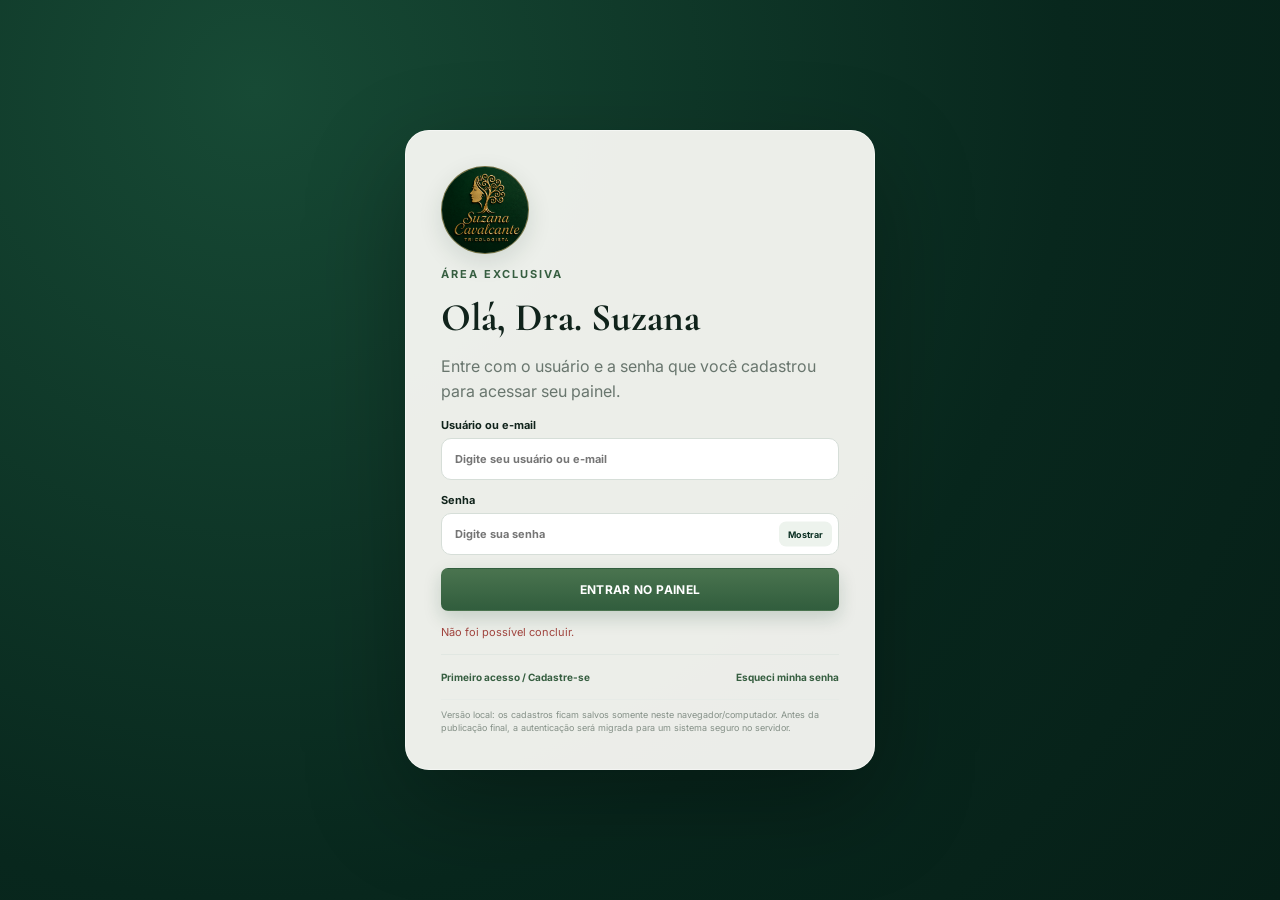
==== admin.html @ 7ca91d5c "Add files via upload" ====
<!doctype html><html lang="pt-BR"><head><meta charset="utf-8"/><meta name="viewport" content="width=device-width,initial-scale=1"/><title>Painel | Suzana Cavalcante</title><link rel="preconnect" href="https://fonts.googleapis.com"><link rel="preconnect" href="https://fonts.gstatic.com" crossorigin><link href="https://fonts.googleapis.com/css2?family=Cormorant+Garamond:wght@600;700&family=Inter:wght@400;500;600;700&display=swap" rel="stylesheet"><link rel="stylesheet" href="styles.css"/></head>
<body class="admin-body locked">
  <div class="admin-login" id="adminLogin">
    <div class="login-card premium-surface auth-card">
      <span class="brand-mark big"><img src="assets/logo-suzana.png" alt="Logo Suzana Cavalcante"></span><span class="eyebrow green">ÁREA EXCLUSIVA</span>
      <div class="auth-view active" id="loginView">
        <h1>Olá, Dra. Suzana</h1><p>Entre com o usuário e a senha que você cadastrou para acessar seu painel.</p>
        <label>Usuário ou e-mail<input id="loginUser" autocomplete="username" placeholder="Digite seu usuário ou e-mail"></label>
        <label>Senha<div class="password-field"><input id="loginPass" type="password" autocomplete="current-password" placeholder="Digite sua senha"><button type="button" class="show-pass" data-target="loginPass">Mostrar</button></div></label>
        <button class="btn btn-primary" id="loginBtn">Entrar no painel</button><p class="login-error" id="loginError"></p>
        <div class="auth-links"><button type="button" data-auth="registerView">Primeiro acesso / Cadastre-se</button><button type="button" data-auth="recoverView">Esqueci minha senha</button></div>
      </div>
      <div class="auth-view" id="registerView">
        <h1>Crie seu acesso</h1><p>Dra. Suzana, faça este cadastro uma única vez. Depois, use a opção <b>Entrar</b> sempre que voltar ao painel.</p>
        <label>Seu nome<input id="registerName" placeholder="Ex.: Suzana Cavalcante"></label>
        <label>E-mail<input id="registerEmail" type="email" placeholder="seuemail@exemplo.com"></label>
        <label>Crie um usuário<input id="registerUser" autocomplete="username" placeholder="Ex.: suzana"></label>
        <label>Crie uma senha<div class="password-field"><input id="registerPass" type="password" autocomplete="new-password" placeholder="Mínimo de 6 caracteres"><button type="button" class="show-pass" data-target="registerPass">Mostrar</button></div></label>
        <label>Confirme a senha<input id="registerPass2" type="password" autocomplete="new-password" placeholder="Digite a senha novamente"></label>
        <button class="btn btn-primary" id="registerBtn">Cadastrar meu acesso</button><p class="login-error" id="registerError"></p>
        <div class="auth-links"><button type="button" data-auth="loginView">Já tenho cadastro — Entrar</button></div>
      </div>
      <div class="auth-view" id="recoverView">
        <h1>Recuperar acesso</h1><p>Informe o e-mail cadastrado. Nesta versão local, você poderá definir uma nova senha neste computador.</p>
        <label>E-mail cadastrado<input id="recoverEmail" type="email" placeholder="seuemail@exemplo.com"></label>
        <label>Nova senha<input id="recoverPass" type="password" placeholder="Mínimo de 6 caracteres"></label>
        <button class="btn btn-primary" id="recoverBtn">Criar nova senha</button><p class="login-error" id="recoverError"></p>
        <div class="auth-links"><button type="button" data-auth="loginView">Voltar para Entrar</button></div>
      </div>
      <small class="auth-note">Versão local: os cadastros ficam salvos somente neste navegador/computador. Antes da publicação final, a autenticação será migrada para um sistema seguro no servidor.</small>
    </div>
  </div>
  <aside class="admin-sidebar" id="adminSidebar"><a class="brand" href="index.html"><span class="brand-mark"><img src="assets/logo-suzana.png" alt="Logo Suzana Cavalcante"></span><span><strong>SUZANA CAVALCANTE</strong><small>TRICOLOGISTA</small></span></a><div class="admin-welcome"><small>BEM-VINDA</small><strong>Dra. Suzana</strong><span>Seu painel de atendimento</span></div><nav><button class="active" data-tab="dashboard">Visão geral</button><button data-tab="agenda">Solicitações <span id="pendingBadge" class="notification-dot">0</span></button><button data-tab="calendar">Agenda confirmada</button><button data-tab="availability">Meus horários</button><button data-tab="content">Conteúdo do site</button><button data-tab="promo">Promoções</button><button data-tab="appearance">Aparência do site</button><button data-tab="aboutAdmin">Minha história</button><button data-tab="reviews">Avaliações <span id="reviewBadge" class="notification-dot">0</span></button><button data-tab="quick">Ferramentas do dia</button><button data-tab="settings">Configurações</button></nav><a class="btn btn-outline admin-back" href="index.html">Ver meu site</a><button class="logout-link" id="logoutBtn">Sair do painel</button></aside>
  <main class="admin-main" id="adminMain"><header class="admin-top"><div><small>PAINEL ADMINISTRATIVO</small><h1>Olá, Dra. Suzana 👋</h1><p>Aqui você controla o que aparece no site e organiza os atendimentos.</p></div><div class="admin-dot"><img src="assets/logo-suzana.png" alt="Logo Suzana Cavalcante"></div></header>
    <section class="admin-tab active" id="dashboard"><div class="admin-guide hero-guide"><div><span class="eyebrow green">COMECE POR AQUI</span><h2>O que precisa da sua atenção hoje?</h2><p>Se houver uma nova solicitação ou avaliação, ela aparecerá destacada abaixo. Você pode aprovar, recusar ou falar com a paciente pelo WhatsApp.</p></div><button class="btn btn-primary jump-tab" data-target="agenda">Ver solicitações</button></div><div class="admin-cards"><article><span>Confirmados hoje</span><strong id="todayCount">0</strong><small>Atendimentos aprovados para hoje</small></article><article><span>Próximos confirmados</span><strong id="futureCount">0</strong><small>Agenda futura já aprovada</small></article><article><span>Pedidos pendentes</span><strong id="pendingCount">0</strong><small>Aguardando sua decisão</small></article><article><span>Avaliações pendentes</span><strong id="pendingReviews">0</strong><small>Aguardando publicação</small></article></div><div class="admin-panel"><div class="panel-title"><div><span class="eyebrow green">RESUMO</span><h2>Movimentações recentes</h2></div></div><div id="bookingList" class="booking-list"></div></div></section>
    <section class="admin-tab" id="agenda"><div class="admin-panel"><div class="panel-title"><div><span class="eyebrow green">AGENDAMENTOS</span><h2>Solicitações que chegaram para você</h2></div></div><div class="admin-help personal"><strong>Dra. Suzana, faça assim:</strong><ol><li>Confira o nome, o dia e o horário solicitado.</li><li>Se você puder atender, clique em <b>“Aprovar consulta”</b>. Depois use <b>“Confirmar via WhatsApp”</b> para abrir uma mensagem pronta e acolhedora, e <b>“Adicionar ao Google Agenda”</b> para abrir o compromisso já preenchido no seu calendário.</li><li>Se não puder, clique em <b>“Recusar”</b>. Depois você pode chamar a pessoa para oferecer outro horário.</li></ol><p><b>Nesta versão local:</b> os botões já preenchem a mensagem do WhatsApp e o evento do Google Agenda. Na versão online, depois de autorizar a conta Google, a inclusão no calendário poderá acontecer automaticamente ao aprovar.</p></div><div id="agendaList" class="booking-list"></div></div></section>
    <section class="admin-tab" id="calendar"><div class="admin-panel"><div class="panel-title"><div><span class="eyebrow green">SUA AGENDA</span><h2>Atendimentos confirmados</h2></div></div><div class="admin-help personal"><strong>Dra. Suzana:</strong> aqui ficam somente os horários que você aprovou. Use <b>“Confirmar via WhatsApp”</b> para enviar a confirmação pronta. Se ainda não colocou o atendimento no calendário, clique em <b>“Adicionar ao Google Agenda”</b>.</div><div id="confirmedList" class="booking-list"></div></div></section>
    <section class="admin-tab" id="availability"><div class="admin-panel"><div class="panel-title"><div><span class="eyebrow green">DISPONIBILIDADE</span><h2>Escolha os dias e horários em que você atende</h2></div></div><div class="admin-help personal"><strong>Dra. Suzana, é bem simples:</strong> marque “Atender” nos dias em que você trabalha, escolha a hora que começa e a hora que termina e clique em <b>Salvar meus horários</b>. O site passa a mostrar somente os horários livres dentro desse período.</div><div id="availabilityEditor"></div><button class="btn btn-primary" id="saveAvailability">Salvar meus horários</button></div></section>
    <section class="admin-tab" id="content"><div class="admin-panel form-panel"><div class="panel-title"><div><span class="eyebrow green">CONTEÚDO DO SITE</span><h2>Dra. Suzana, aqui você controla o que seus pacientes leem</h2></div></div><div class="admin-help personal"><strong>Dra. Suzana, faça assim:</strong> altere somente o campo que quiser e clique em <b>Salvar conteúdo</b>. Você pode mudar os textos principais e também ligar ou desligar cada tratamento. Assim não precisa pedir alteração no código sempre que sua comunicação mudar.</div><div class="content-editor-grid"><label>Frase principal da capa<textarea id="contentHero" rows="3"></textarea></label><label>Texto de apoio da capa<textarea id="contentHeroSub" rows="5"></textarea></label><label>Título — Cuidado individualizado<textarea id="contentCareTitle" rows="4"></textarea></label><label>Texto — Cuidado individualizado<textarea id="contentCareText" rows="5"></textarea></label></div><h3>Tratamentos exibidos no site</h3><p class="muted">Desmarque “Mostrar no site” para esconder um tratamento sem apagá-lo.</p><div id="treatmentEditors"></div><button class="btn btn-primary" id="saveContent">Salvar conteúdo do site</button></div></section>
    <section class="admin-tab" id="promo"><div class="admin-panel form-panel"><div class="panel-title"><div><span class="eyebrow green">DESTAQUE DO SITE</span><h2>Promoção da semana</h2></div></div><div class="admin-help personal"><strong>Dra. Suzana:</strong> ative esta área somente quando quiser divulgar uma condição especial. Você decide se o preço aparece ou não.</div><label class="switch-row">Mostrar promoção no site <input type="checkbox" id="promoActive" checked></label><label>Título da promoção<input id="promoTitleInput" type="text" value="SOS Queda Capilar"></label><label>Descrição<textarea id="promoDescInput" rows="4">Para pacientes de primeira vez: avaliação especializada, tricoscopia, investigação das possíveis causas, orientação individualizada e planejamento inicial. São 4 encontros no total: avaliação + 3 sessões de tratamento capilar.</textarea></label><label class="switch-row">Mostrar preço para o público <input type="checkbox" id="showPrice"></label><div class="two-col"><label>Preço anterior <small>(opcional)</small><input id="oldPriceInput" type="text" placeholder="R$ 650,00"></label><label>Preço atual <small>(opcional)</small><input id="priceInput" type="text" placeholder="R$ 500,00"></label></div><button class="btn btn-primary" id="savePromo">Salvar promoção</button></div></section>
    <section class="admin-tab" id="appearance"><div class="admin-panel form-panel"><div class="panel-title"><div><span class="eyebrow green">VISUAL DO SITE</span><h2>Foto principal da capa</h2></div></div><div class="admin-help personal"><strong>Dra. Suzana:</strong> esta é a foto grande que aparece logo no começo do site. Para ficar bonita, use uma foto em pé, bem iluminada e com espaço ao redor do corpo.</div><div class="spec-card"><strong>Formato recomendado</strong><span>PNG ou WEBP • Retrato 4:5 • 1600 × 2000 px ou maior</span><span>Foto vertical com fundo limpo, transparente ou verde escuro</span></div><label>Escolher nova foto<input id="heroUpload" type="file" accept="image/png,image/jpeg,image/webp"></label><label>Enquadramento<select id="heroPosition"><option value="center">Centralizar</option><option value="left">Mais para a esquerda</option><option value="right">Mais para a direita</option></select></label><div class="hero-preview"><img id="heroPreview" src="assets/suzana-hero.png" alt="Prévia"></div><button class="btn btn-primary" id="saveAppearance">Salvar nova foto</button><button class="btn btn-outline" id="resetHero">Voltar para a foto inicial</button></div></section>
    <section class="admin-tab" id="aboutAdmin"><div class="admin-panel form-panel"><div class="panel-title"><div><span class="eyebrow green">MINHA HISTÓRIA</span><h2>Texto da seção “Conheça a profissional”</h2></div></div><div class="admin-help personal"><strong>Dra. Suzana:</strong> este texto aparece no site contando sua trajetória. Você pode mudar qualquer palavra quando quiser. Use uma linha em branco para separar os parágrafos.</div><label>Título<input id="aboutTitleInput" type="text"></label><label>Sua história<textarea id="aboutTextInput" rows="10"></textarea></label><button class="btn btn-primary" id="saveAbout">Salvar minha história</button></div></section>
    <section class="admin-tab" id="reviews"><div class="admin-panel"><div class="panel-title"><div><span class="eyebrow green">AVALIAÇÕES</span><h2>Comentários enviados pelas pacientes</h2></div></div><div class="admin-help personal"><strong>Dra. Suzana, você controla o que aparece:</strong> toda avaliação nova chega como <b>Pendente</b>. Leia o comentário e clique em <b>Aprovar</b> para publicar no site ou <b>Não publicar</b> para mantê-lo fora da página.</div><div id="reviewAdminList" class="review-admin-list"></div></div></section>

    <section class="admin-tab" id="quick"><div class="admin-panel"><div class="panel-title"><div><span class="eyebrow green">FACILIDADES</span><h2>Ferramentas para o seu dia</h2></div></div><div class="admin-help personal"><strong>Dra. Suzana:</strong> deixamos aqui atalhos para as tarefas que você mais usa. Assim você não precisa procurar cada função pelo painel.</div><div class="integration-grid"><article><b>Pedidos novos</b><span>Confira e aprove os horários solicitados.</span><button class="btn btn-outline jump-tab" data-target="agenda">Ver solicitações</button></article><article><b>Agenda confirmada</b><span>Veja quem já está confirmado e envie mensagens.</span><button class="btn btn-outline jump-tab" data-target="calendar">Abrir agenda</button></article><article><b>Meus horários</b><span>Abra, feche ou ajuste sua disponibilidade.</span><button class="btn btn-outline jump-tab" data-target="availability">Editar horários</button></article><article><b>Avaliações</b><span>Aprove somente os comentários que quiser publicar.</span><button class="btn btn-outline jump-tab" data-target="reviews">Ver avaliações</button></article><article><b>Promoção</b><span>Ative um destaque e escolha se mostra preço.</span><button class="btn btn-outline jump-tab" data-target="promo">Editar promoção</button></article><article><b>Meu site</b><span>Confira como seus pacientes estão vendo a página.</span><a class="btn btn-outline" href="index.html">Abrir meu site</a></article></div></div></section>
    <section class="admin-tab" id="settings"><div class="admin-panel form-panel"><div class="panel-title"><div><span class="eyebrow green">CONFIGURAÇÕES</span><h2>Dados principais</h2></div></div><div class="admin-help personal"><strong>Dra. Suzana:</strong> estes são os dados principais do atendimento. Nesta versão local eles servem como referência; na publicação final vamos conectar as alterações ao site de forma segura.</div><label>WhatsApp<input value="(21) 98382-0045" readonly></label><label>Endereço<input value="R. José Bonifácio, 1050 - Bloco 2, sala 416 - Todos os Santos, Rio de Janeiro - RJ" readonly></label><div class="integration-grid"><article><b>Google Agenda</b><span>Botão de evento já disponível nos atendimentos. Automação total será conectada na publicação.</span></article><article><b>WhatsApp</b><span>Confirmação pronta já disponível, sem precisar digitar a mensagem.</span></article><article><b>Login seguro online</b><span>Será ativado na publicação</span></article></div></div></section>
  </main><script src="admin.js"></script></body></html>
---- styles.css ----
:root{--off:#f7f5ef;--forest:#0b3023;--forest2:#103b2a;--green:#365e40;--gold:#c9a45c;--ink:#10231b;--muted:#657169;--line:#dedfd8;--white:#fff;--shadow:0 18px 60px rgba(11,48,35,.12)}*{box-sizing:border-box}html{scroll-behavior:smooth}body{margin:0;background:var(--off);color:var(--ink);font-family:Inter,system-ui,sans-serif}a{color:inherit;text-decoration:none}button,input,select,textarea{font:inherit}.topline{background:var(--forest);color:#dfe9e2;text-align:center;padding:8px 18px;font-size:12px;letter-spacing:.04em}.site-header{height:76px;background:rgba(247,245,239,.95);backdrop-filter:blur(12px);display:grid;grid-template-columns:1fr auto 1fr;align-items:center;padding:0 max(24px,calc((100vw - 1180px)/2));position:sticky;top:0;z-index:30;border-bottom:1px solid rgba(16,35,27,.07)}.brand{display:inline-flex;align-items:center;gap:12px}.brand-mark{width:42px;height:42px;border:1px solid var(--gold);border-radius:50%;display:grid;place-items:center;font-family:"Cormorant Garamond";font-size:20px;color:var(--forest)}.brand strong{display:block;font-family:"Cormorant Garamond";font-size:18px;letter-spacing:.08em}.brand small{display:block;font-size:9px;letter-spacing:.32em;margin-top:2px}.desktop-nav{display:flex;gap:28px;font-size:12px;text-transform:uppercase;letter-spacing:.08em}.desktop-nav a{position:relative}.desktop-nav a:after{content:"";position:absolute;height:1px;background:var(--gold);left:0;right:100%;bottom:-7px;transition:.25s}.desktop-nav a:hover:after{right:0}.header-cta{justify-self:end}.menu-btn{display:none;background:none;border:0;font-size:26px}.mobile-nav{display:none}.shell{width:min(1180px,calc(100% - 40px));margin-inline:auto}.btn{display:inline-flex;align-items:center;justify-content:center;border-radius:7px;padding:13px 19px;border:1px solid transparent;font-weight:700;font-size:12px;letter-spacing:.03em;text-transform:uppercase;cursor:pointer;transition:.25s}.btn:hover{transform:translateY(-2px)}.btn-primary{background:linear-gradient(180deg,#4a744f,#315d3d);color:#fff;box-shadow:0 7px 18px rgba(18,64,38,.18)}.btn-gold{background:linear-gradient(180deg,#e1c47f,#c39b4e);color:#1f2a22}.btn-outline{border-color:#bec8c1;background:transparent;color:var(--forest)}.btn-light{background:#fff;color:var(--forest)}.hero{margin-top:24px;min-height:520px;display:grid;grid-template-columns:1.05fr .95fr;border-radius:20px;overflow:hidden;background:radial-gradient(circle at 80% 20%,#174d36 0,transparent 35%),linear-gradient(120deg,#08281c,#0d3a28 58%,#092719);box-shadow:var(--shadow);position:relative}.hero:before{content:"";position:absolute;inset:0;background:linear-gradient(90deg,rgba(255,255,255,.02),transparent);pointer-events:none}.hero-copy{padding:64px 52px;display:flex;flex-direction:column;justify-content:center;color:#fff;z-index:2}.eyebrow{font-size:11px;letter-spacing:.18em;color:#d6b568;font-weight:700}.eyebrow.green{color:var(--green)}h1,h2{font-family:"Cormorant Garamond",serif}.hero h1{font-size:62px;line-height:.92;margin:14px 0 20px;font-weight:600;max-width:560px}.hero h1 em{display:block;color:#d9b56c;font-weight:600}.hero p{color:#d7e2dc;max-width:530px;line-height:1.7}.hero-actions{display:flex;align-items:center;gap:18px;margin-top:18px}.video-link{border:0;background:transparent;color:#fff;display:flex;align-items:center;gap:9px;cursor:pointer;text-transform:uppercase;font-size:10px;font-weight:700}.play{width:38px;height:38px;border-radius:50%;background:#fff;color:var(--forest);display:grid;place-items:center;box-shadow:0 0 0 3px rgba(201,164,92,.55)}.trust-row{display:flex;gap:20px;flex-wrap:wrap;margin-top:30px;font-size:11px;color:#b9cbbf}.hero-visual{position:relative;min-height:520px;overflow:hidden}.photo-frame{position:absolute;inset:20px 20px 0 0;border-radius:18px 18px 0 0;overflow:hidden;mask-image:linear-gradient(to top,transparent 0,#000 16%,#000 100%)}.photo-frame:after{content:"";position:absolute;inset:0;background:linear-gradient(90deg,rgba(11,48,35,.65) 0%,rgba(11,48,35,.1) 35%,rgba(11,48,35,.08) 70%,rgba(11,48,35,.35));mix-blend-mode:multiply}.photo-frame img{width:100%;height:100%;object-fit:cover;object-position:center 58%;filter:saturate(.72) contrast(1.03)}.experience-seal{position:absolute;z-index:4;right:35px;top:110px;width:112px;height:112px;border:1px solid #e5c781;border-radius:50%;display:grid;place-items:center;text-align:center;color:#f2e4c4;font-size:10px;background:rgba(201,164,92,.15);box-shadow:0 0 0 6px rgba(201,164,92,.08)}.experience-seal strong{display:block;font-size:11px}.signature{position:absolute;right:38px;bottom:38px;z-index:5;color:#d5b466;font-family:"Cormorant Garamond";font-size:27px;font-style:italic}.signature span{display:block;font-family:Inter;font-size:8px;letter-spacing:.28em;color:#fff;text-align:right}.botanical{position:absolute;color:#7e986e;opacity:.4;font-size:130px;z-index:3;transform:rotate(-35deg)}.botanical-a{right:18px;top:18px}.botanical-b{left:15px;bottom:-30px;transform:rotate(150deg)}.feature-strip{display:grid;grid-template-columns:repeat(4,1fr);gap:12px;margin-top:-1px;background:#f4f2ec;padding:20px;border-radius:0 0 16px 16px;box-shadow:var(--shadow)}.feature-strip article{background:#faf9f5;border:1px solid #e6e2d9;border-radius:10px;padding:18px;display:flex;gap:13px;transition:.25s}.feature-strip article:hover{transform:translateY(-4px);box-shadow:0 12px 30px rgba(15,50,33,.08)}.feature-strip .icon{font-size:24px;color:var(--green)}.feature-strip h3{font-size:12px;text-transform:uppercase;margin:0 0 8px}.feature-strip p{font-size:11px;line-height:1.6;color:#606c64;margin:0}.about{display:grid;grid-template-columns:.9fr 1.1fr;gap:64px;align-items:center;padding-top:90px;padding-bottom:90px}.about-art{position:relative}.about-photo{height:500px;border-radius:24px;overflow:hidden;box-shadow:var(--shadow)}.about-photo img{width:100%;height:100%;object-fit:cover;object-position:center 56%;filter:saturate(.8)}.about-badge{position:absolute;right:-20px;bottom:30px;background:#fff;padding:18px 22px;border-left:4px solid var(--gold);box-shadow:var(--shadow);font-size:12px;font-weight:700;max-width:210px}.about-copy h2,.section-heading h2,.contact-card h2{font-size:46px;line-height:1.05;margin:10px 0 20px}.about-copy p{line-height:1.8;color:var(--muted)}.mini-grid{display:grid;grid-template-columns:repeat(2,1fr);gap:12px;margin-top:24px}.mini-grid span{border:1px solid var(--line);padding:14px;border-radius:8px;background:#fbfaf6;font-size:12px}.promo{min-height:210px;background:linear-gradient(105deg,#0a2b1f,#0b3928 60%,#0a261d);border-radius:18px;color:#fff;display:grid;grid-template-columns:220px 1fr 280px;align-items:center;overflow:hidden;position:relative;box-shadow:var(--shadow);margin-bottom:90px}.promo:before,.promo:after{content:"❧";position:absolute;color:#71896d;opacity:.25;font-size:160px}.promo:before{left:140px;top:-65px;transform:rotate(-25deg)}.promo:after{right:240px;bottom:-120px}.promo-kicker{font-family:"Cormorant Garamond";font-size:26px;color:#d7b66e;line-height:1.1;padding-left:38px;z-index:2}.promo-body{padding:35px;z-index:2}.promo-body h2{font-size:36px;margin:6px 0}.promo-body p{font-size:13px;max-width:560px;color:#d6e0da}.promo-price{display:flex;gap:14px;align-items:center;margin-top:13px}.promo-price span{text-decoration:line-through;color:#a7b3ac}.promo-price strong{font-size:22px}.promo-side{display:flex;flex-direction:column;align-items:center;gap:14px;z-index:2}.product-art{height:100px;display:flex;align-items:flex-end;gap:7px}.product-art span{display:block;width:34px;height:76px;background:linear-gradient(180deg,#fff,#d8ddd8);border-radius:7px 7px 2px 2px;box-shadow:0 8px 18px #0004}.product-art span:nth-child(2){height:105px;width:44px}.product-art span:nth-child(3){height:88px;width:29px}.appointments{padding-bottom:90px}.section-heading{text-align:center;max-width:720px;margin:0 auto 32px}.section-heading p{color:var(--muted)}.booking-card{background:#fff;border:1px solid #e0e2dc;border-radius:18px;padding:26px;box-shadow:var(--shadow);max-width:980px;margin:auto}.booking-steps{display:grid;grid-template-columns:repeat(4,1fr);gap:8px;margin-bottom:25px}.booking-steps span{padding:11px;border-radius:8px;background:#f0f2ed;color:#7a857f;text-align:center;font-size:11px;text-transform:uppercase;font-weight:700}.booking-steps .active{background:var(--forest);color:#fff}.booking-grid{display:grid;grid-template-columns:repeat(2,1fr);gap:16px}.booking-grid label,.form-panel label{font-size:12px;font-weight:700;display:flex;flex-direction:column;gap:8px}.booking-grid input,.booking-grid select,.booking-grid textarea,.form-panel input,.form-panel select,.form-panel textarea{border:1px solid #d7ddd8;border-radius:8px;padding:12px;background:#fbfcfa;outline:none}.booking-grid input:focus,.booking-grid select:focus,.booking-grid textarea:focus{border-color:var(--green);box-shadow:0 0 0 3px rgba(54,94,64,.1)}.full{grid-column:1/-1}.slots{grid-column:1/-1}.slots>span{font-size:12px;font-weight:700}.slots div{display:flex;flex-wrap:wrap;gap:8px;margin-top:10px}.slot{border:1px solid #ccd5ce;background:#fff;border-radius:6px;padding:9px 13px;cursor:pointer;font-size:12px}.slot.selected{background:var(--forest);color:#fff}.booking-card>.btn{margin-top:20px}.booking-status{font-size:12px;color:var(--green)}.testimonials{display:grid;grid-template-columns:240px 1fr;gap:20px;align-items:stretch;margin-bottom:90px}.rating-panel{background:#fff;border:1px solid #e2e2dc;border-radius:14px;padding:24px}.rating-panel>span{font-family:"Cormorant Garamond";font-weight:700;font-size:20px;display:block}.rating-panel strong{display:block;font-size:48px;margin-top:20px}.stars{color:#d2a749;letter-spacing:2px}.rating-panel small{color:#7a857f}.testimonial-track{display:grid;grid-auto-flow:column;grid-auto-columns:minmax(250px,1fr);gap:14px;overflow-x:auto;scroll-snap-type:x mandatory;padding-bottom:4px}.testimonial-track article{scroll-snap-align:start;background:#fff;border:1px solid #e3e3dd;border-radius:14px;padding:23px;min-height:180px}.testimonial-track p{line-height:1.7;color:#4f5e55}.testimonial-track strong{font-size:12px}.location{display:grid;grid-template-columns:.9fr 1.1fr;gap:18px;margin-bottom:90px}.contact-card{background:#fff;border-radius:18px;padding:36px;box-shadow:var(--shadow)}.contact-card p{line-height:1.7;color:#56645c}.contact-actions{display:flex;gap:10px;margin-top:24px}.location iframe{width:100%;height:100%;min-height:440px;border:0;border-radius:18px;box-shadow:var(--shadow);filter:saturate(.75)}.faq{padding-bottom:90px}.faq-list{max-width:860px;margin:auto}.faq-list details{background:#fff;border:1px solid #e1e3dc;border-radius:12px;padding:18px 20px;margin-bottom:10px}.faq-list summary{font-weight:700;cursor:pointer}.faq-list p{color:var(--muted);line-height:1.7}.final-cta{background:var(--forest);color:#fff;padding:55px max(24px,calc((100vw - 1180px)/2));display:flex;align-items:center;justify-content:space-between;gap:30px}.final-cta h2{font-size:42px;margin:8px 0 0}.final-cta h2 em{color:#d8b770}.final-cta>div:last-child{display:flex;gap:10px;flex-wrap:wrap}footer{padding:32px max(24px,calc((100vw - 1180px)/2));display:grid;grid-template-columns:1fr 1fr auto;align-items:center;gap:20px;font-size:12px;color:#536158}.footer-brand .brand-mark{width:36px;height:36px}.whatsapp-float{position:fixed;left:22px;bottom:22px;background:linear-gradient(180deg,#1d6b43,#0e4d2e);color:white;border-radius:16px;padding:13px 17px;display:flex;align-items:center;gap:10px;box-shadow:0 16px 36px rgba(8,51,30,.28);z-index:20;font-size:11px}.whatsapp-float>span{font-size:25px}.whatsapp-float strong{font-size:12px}.modal{position:fixed;inset:0;background:#0008;display:none;place-items:center;z-index:60}.modal.open{display:grid}.modal-box{background:#fff;border-radius:16px;padding:30px;max-width:420px;width:calc(100% - 40px);position:relative}.modal-box button{position:absolute;right:12px;top:10px;background:none;border:0;font-size:24px}.reveal{opacity:0;transform:translateY(18px);transition:.7s ease}.reveal.visible{opacity:1;transform:none}
/* admin */.admin-body{display:grid;grid-template-columns:270px 1fr;min-height:100vh;background:#f3f1eb}.admin-sidebar{background:var(--forest);color:#fff;padding:24px 18px;display:flex;flex-direction:column;position:sticky;top:0;height:100vh}.admin-sidebar .brand{color:#fff}.admin-sidebar .brand-mark{color:#e4c77f}.admin-sidebar nav{display:grid;gap:6px;margin-top:36px}.admin-sidebar nav button{border:0;background:transparent;color:#c7d4cc;text-align:left;padding:12px 14px;border-radius:8px;cursor:pointer}.admin-sidebar nav button.active,.admin-sidebar nav button:hover{background:#ffffff12;color:#fff}.admin-back{margin-top:auto;color:#fff;border-color:#ffffff55}.admin-main{padding:30px}.admin-top{display:flex;justify-content:space-between;align-items:center;margin-bottom:25px}.admin-top small{letter-spacing:.15em;color:#6d7b73}.admin-top h1{margin:4px 0 0;font-size:36px}.admin-dot{width:44px;height:44px;border-radius:50%;background:var(--forest);color:#fff;display:grid;place-items:center;font-family:"Cormorant Garamond"}.admin-tab{display:none}.admin-tab.active{display:block}.admin-cards{display:grid;grid-template-columns:repeat(4,1fr);gap:14px;margin-bottom:18px}.admin-cards article,.admin-panel{background:#fff;border:1px solid #e1e2dc;border-radius:14px;padding:20px}.admin-cards span{font-size:11px;color:#6f7a74;text-transform:uppercase}.admin-cards strong{display:block;font-size:28px;margin-top:8px}.admin-panel h2{font-size:28px;margin-top:0}.booking-list{display:grid;gap:10px}.booking-item{border:1px solid #e1e4de;border-radius:10px;padding:13px 15px;display:flex;justify-content:space-between;gap:18px;font-size:12px}.booking-item strong{display:block}.booking-item span{color:#6d7871}.form-panel{max-width:780px}.form-panel>label{margin-bottom:16px}.switch-row{flex-direction:row!important;justify-content:space-between;align-items:center;border:1px solid #e1e3de;padding:13px;border-radius:9px}.two-col{display:grid;grid-template-columns:1fr 1fr;gap:14px}.spec-card{background:#f4f5f1;border:1px solid #dfe3dc;border-radius:10px;padding:16px;display:grid;gap:7px;margin-bottom:18px;font-size:12px}.hero-preview{height:320px;border-radius:12px;overflow:hidden;background:var(--forest);margin:12px 0 18px}.hero-preview img{width:100%;height:100%;object-fit:cover;object-position:center}.empty-state{padding:40px;text-align:center;background:#f6f6f2;border-radius:10px;color:#7d8781}.muted{color:#768078;font-size:12px}.availability-day{display:grid;grid-template-columns:140px 1fr 1fr auto;gap:12px;align-items:center;padding:11px 0;border-bottom:1px solid #eceee9}.availability-day input{border:1px solid #d7ddd8;border-radius:7px;padding:9px}.availability-day label{display:flex;align-items:center;gap:7px;font-size:12px}
@media(max-width:980px){.site-header{grid-template-columns:1fr auto;padding:0 20px}.desktop-nav,.header-cta{display:none}.menu-btn{display:block}.mobile-nav.open{display:grid;position:fixed;top:109px;left:16px;right:16px;background:#fff;z-index:40;padding:15px;border-radius:12px;box-shadow:var(--shadow)}.mobile-nav a{padding:12px;border-bottom:1px solid #eceee9}.hero{grid-template-columns:1fr;min-height:auto}.hero-copy{padding:46px 30px 20px}.hero h1{font-size:50px}.hero-visual{min-height:480px}.photo-frame{inset:0 12% 0}.feature-strip{grid-template-columns:repeat(2,1fr)}.about{grid-template-columns:1fr;gap:35px}.about-art{max-width:650px;margin:auto}.promo{grid-template-columns:1fr;padding:28px}.promo-kicker{padding:0}.promo-body{padding:12px 0}.promo-side{align-items:flex-start}.testimonials,.location{grid-template-columns:1fr}.final-cta{flex-direction:column;align-items:flex-start}footer{grid-template-columns:1fr}.admin-body{grid-template-columns:1fr}.admin-sidebar{position:static;height:auto}.admin-sidebar nav{grid-template-columns:repeat(3,1fr)}.admin-back{margin-top:18px}.admin-main{padding:20px}.admin-cards{grid-template-columns:repeat(2,1fr)}}
@media(max-width:640px){.topline{font-size:10px}.site-header{height:66px}.brand strong{font-size:15px}.brand small{font-size:7px}.brand-mark{width:36px;height:36px}.shell{width:min(100% - 24px,1180px)}.hero{margin-top:12px;border-radius:16px}.hero-copy{padding:34px 22px 16px}.hero h1{font-size:43px}.hero p{font-size:13px}.hero-actions{align-items:flex-start;flex-direction:column}.trust-row{gap:10px;flex-direction:column}.hero-visual{min-height:430px}.photo-frame{inset:0}.experience-seal{width:85px;height:85px;right:18px;top:32px;font-size:8px}.signature{right:18px;bottom:22px;font-size:22px}.feature-strip{grid-template-columns:1fr;padding:12px}.about{padding-top:60px;padding-bottom:60px}.about-photo{height:420px}.about-badge{right:10px}.about-copy h2,.section-heading h2,.contact-card h2{font-size:37px}.promo{margin-bottom:60px}.booking-card{padding:16px}.booking-steps{grid-template-columns:1fr 1fr}.booking-grid{grid-template-columns:1fr}.full,.slots{grid-column:auto}.testimonial-track{grid-auto-columns:85%}.location iframe{min-height:320px}.contact-actions{flex-direction:column}.final-cta{padding:40px 20px}.final-cta h2{font-size:36px}.whatsapp-float{left:12px;bottom:12px;padding:11px 13px}.admin-sidebar nav{grid-template-columns:1fr 1fr}.admin-cards{grid-template-columns:1fr}.two-col{grid-template-columns:1fr}.availability-day{grid-template-columns:1fr 1fr}.availability-day>strong{grid-column:1/-1}.availability-day label{grid-column:1/-1}}
/* premium polish v2 */
:root{--glass:rgba(255,255,255,.11);--glass-border:rgba(255,255,255,.22);--gold-glow:rgba(201,164,92,.25)}
.site-header{background:rgba(247,245,239,.82);backdrop-filter:blur(18px) saturate(140%);-webkit-backdrop-filter:blur(18px) saturate(140%);border-bottom:1px solid rgba(11,48,35,.08)}
.desktop-nav a{position:relative;transition:color .25s ease,transform .25s ease}.desktop-nav a:after{content:"";position:absolute;left:50%;right:50%;bottom:-9px;height:1px;background:var(--gold);transition:.3s ease}.desktop-nav a:hover{color:var(--green);transform:translateY(-1px)}.desktop-nav a:hover:after{left:0;right:0}
.btn{transition:transform .25s ease,box-shadow .25s ease,filter .25s ease}.btn:hover{transform:translateY(-2px);box-shadow:0 12px 28px rgba(11,48,35,.18);filter:brightness(1.05)}
.hero{position:relative;overflow:hidden;box-shadow:0 30px 80px rgba(7,36,25,.20)}.hero:before{content:"";position:absolute;inset:0;background:linear-gradient(115deg,transparent 35%,rgba(255,255,255,.08) 52%,transparent 68%);transform:translateX(-120%);animation:heroSheen 9s ease-in-out infinite;pointer-events:none;z-index:4}.hero:after{content:"";position:absolute;inset:1px;border:1px solid rgba(255,255,255,.12);border-radius:inherit;pointer-events:none;z-index:5}@keyframes heroSheen{0%,58%{transform:translateX(-120%)}80%,100%{transform:translateX(120%)}}
.hero-visual:after{content:"";position:absolute;inset:8% 5% 7% 8%;border-radius:42% 58% 28% 72%/48% 35% 65% 52%;background:linear-gradient(135deg,rgba(255,255,255,.16),rgba(255,255,255,.015));border:1px solid rgba(255,255,255,.17);backdrop-filter:blur(2px);pointer-events:none}.photo-frame{z-index:2}.experience-seal,.signature{z-index:6}.experience-seal{box-shadow:0 0 0 7px rgba(201,164,92,.08),0 15px 40px rgba(0,0,0,.18)}
.feature-strip article,.testimonial-track article,.contact-card,.faq-list details{transition:transform .3s ease,box-shadow .3s ease,border-color .3s ease}.feature-strip article:hover,.testimonial-track article:hover,.faq-list details:hover{transform:translateY(-5px);box-shadow:0 18px 45px rgba(18,52,38,.10);border-color:rgba(201,164,92,.45)}
.feature-strip .icon{transition:.3s ease}.feature-strip article:hover .icon{transform:scale(1.12) rotate(4deg);color:var(--gold)}
.promo{box-shadow:0 24px 60px rgba(7,36,25,.18);position:relative;overflow:hidden}.promo:after{content:"";position:absolute;width:280px;height:280px;border-radius:50%;right:-100px;top:-150px;border:1px solid rgba(255,255,255,.10);box-shadow:0 0 80px rgba(201,164,92,.12);pointer-events:none}
.booking-premium{display:grid;grid-template-columns:320px 1fr;gap:18px;max-width:1100px;margin:auto}.glass-panel{background:linear-gradient(145deg,rgba(11,48,35,.97),rgba(16,59,42,.91));border:1px solid var(--glass-border);box-shadow:0 25px 60px rgba(7,36,25,.18);color:#fff;backdrop-filter:blur(18px);border-radius:22px;padding:30px;position:relative;overflow:hidden}.glass-panel:before{content:"";position:absolute;width:190px;height:190px;border-radius:50%;background:rgba(255,255,255,.06);right:-80px;top:-70px;border:1px solid rgba(255,255,255,.09)}.booking-guide h3{font-family:"Cormorant Garamond";font-size:32px;margin:8px 0 24px}.booking-guide ol{list-style:none;padding:0;margin:0;display:grid;gap:20px}.booking-guide li{display:flex;gap:13px;align-items:flex-start}.booking-guide li b{width:29px;height:29px;border-radius:50%;display:grid;place-items:center;background:rgba(255,255,255,.10);border:1px solid rgba(255,255,255,.18);color:#e4c77f;font-size:11px;flex:0 0 auto}.booking-guide li strong,.booking-guide li span{display:block}.booking-guide li strong{font-size:12px}.booking-guide li span{font-size:11px;color:#b9c8bf;margin-top:3px;line-height:1.45}.secure-note{margin-top:28px;padding-top:18px;border-top:1px solid rgba(255,255,255,.13);font-size:10px;color:#cbd8d0}.glass-light{background:rgba(255,255,255,.78)!important;backdrop-filter:blur(18px);border:1px solid rgba(255,255,255,.8)!important;box-shadow:0 24px 65px rgba(18,52,38,.12)!important;border-radius:22px!important}.booking-grid label{background:rgba(247,248,244,.72);padding:12px;border-radius:12px;border:1px solid #e6e9e2}.booking-grid label:focus-within{border-color:rgba(54,94,64,.35);box-shadow:0 8px 22px rgba(54,94,64,.07)}.booking-grid input,.booking-grid select,.booking-grid textarea{background:#fff!important}.slots{background:#f7f8f4;padding:15px;border-radius:12px;border:1px solid #e6e9e2}.slots>small{display:block;color:#849087;font-size:10px;margin-top:4px}.slot{transition:.2s ease}.slot:hover{transform:translateY(-2px);border-color:var(--green);box-shadow:0 7px 16px rgba(11,48,35,.08)}.booking-confirm-row{display:flex;align-items:center;justify-content:space-between;gap:20px;margin-top:22px;padding-top:18px;border-top:1px solid #e5e8e2}.booking-confirm-row strong,.booking-confirm-row span{display:block}.booking-confirm-row strong{font-size:12px}.booking-confirm-row span{font-size:10px;color:#7d8881;margin-top:3px}
.admin-sidebar{background:linear-gradient(180deg,#092b20,#103b2a);border-right:1px solid rgba(255,255,255,.08)}.admin-sidebar nav button{transition:.25s ease}.admin-sidebar nav button:hover{transform:translateX(3px)}.admin-cards article,.admin-panel{box-shadow:0 10px 35px rgba(18,52,38,.055);transition:.3s ease}.admin-cards article:hover{transform:translateY(-3px);box-shadow:0 18px 45px rgba(18,52,38,.09)}
.status-pill{display:inline-flex!important;padding:5px 9px;border-radius:999px;font-size:9px!important;font-weight:700}.status-pending{background:#fff4d9;color:#8b6415!important}.status-confirmed{background:#e5f5eb;color:#24633b!important}.status-cancelled{background:#fde8e7;color:#98413b!important}.booking-actions{display:flex;gap:6px;flex-wrap:wrap;margin-top:8px}.mini-action{border:1px solid #d9dfda;background:#fff;border-radius:7px;padding:6px 8px;font-size:9px;cursor:pointer}.mini-action.approve{background:#153f2d;color:#fff;border-color:#153f2d}.admin-help{background:linear-gradient(135deg,#f5f3e9,#fff);border:1px solid #e5dfcc;border-radius:12px;padding:15px;margin-bottom:16px;font-size:12px;line-height:1.55}.notification-dot{display:inline-grid;place-items:center;min-width:20px;height:20px;padding:0 5px;border-radius:999px;background:#c9a45c;color:#173c2b;font-size:10px;font-weight:800;margin-left:6px}
@media(max-width:980px){.booking-premium{grid-template-columns:1fr}.booking-guide{order:2}}@media(max-width:640px){.booking-confirm-row{align-items:stretch;flex-direction:column}.booking-confirm-row .btn{width:100%}.glass-panel{padding:22px}}

/* ===== V3 Agência Premium ===== */
:root{--mx:0px;--my:0px;--glass-white:rgba(255,255,255,.64);--glass-stroke:rgba(255,255,255,.72);--deep-shadow:0 32px 90px rgba(7,36,25,.14)}
.public-site{background:linear-gradient(180deg,#f8f6f0 0%,#f3f6f0 48%,#f8f6f0 100%);position:relative;overflow-x:hidden}.public-site main,.public-site footer,.public-site .site-header,.public-site .topline{position:relative;z-index:2}.ambient-bg{position:fixed;inset:0;pointer-events:none;overflow:hidden;z-index:0}.ambient-bg:before{content:"";position:absolute;inset:0;background-image:linear-gradient(rgba(11,48,35,.025) 1px,transparent 1px),linear-gradient(90deg,rgba(11,48,35,.02) 1px,transparent 1px);background-size:48px 48px;mask-image:linear-gradient(to bottom,transparent,#000 18%,#000 82%,transparent)}.ambient-bg i{position:absolute;border-radius:50%;filter:blur(2px);opacity:.55;transition:transform .2s linear}.ambient-bg i:nth-child(1){width:520px;height:520px;left:-200px;top:16%;background:radial-gradient(circle,rgba(52,117,75,.16),rgba(52,117,75,0) 68%);transform:translate(var(--mx),var(--my))}.ambient-bg i:nth-child(2){width:640px;height:640px;right:-270px;top:42%;background:radial-gradient(circle,rgba(201,164,92,.14),rgba(201,164,92,0) 67%);transform:translate(calc(var(--mx)*-.6),calc(var(--my)*-.6))}.ambient-bg i:nth-child(3){width:480px;height:480px;left:30%;bottom:-220px;background:radial-gradient(circle,rgba(12,74,49,.12),transparent 70%)}.ambient-bg span{position:absolute;width:520px;height:210px;right:3%;top:13%;border:1px solid rgba(54,94,64,.08);border-radius:70% 30% 65% 35%;transform:rotate(-12deg);box-shadow:0 0 80px rgba(54,94,64,.04)}
.premium-surface{position:relative}.premium-surface:after{content:"";position:absolute;inset:0;border:1px solid rgba(255,255,255,.45);border-radius:inherit;pointer-events:none;z-index:8}.premium-surface:before{content:"";position:absolute;inset:0;background:linear-gradient(115deg,transparent 0 36%,rgba(255,255,255,.16) 48%,transparent 60%);transform:translateX(-140%);animation:surfaceShine 12s ease-in-out infinite;pointer-events:none;z-index:7}@keyframes surfaceShine{0%,66%{transform:translateX(-140%)}82%,100%{transform:translateX(140%)}}
.btn-ghost{color:#fff;border-color:rgba(255,255,255,.28);background:rgba(255,255,255,.06);backdrop-filter:blur(12px)}.btn-ghost:hover{background:rgba(255,255,255,.13)}
.glass-orbit{position:absolute;border:1px solid rgba(255,255,255,.18);background:linear-gradient(145deg,rgba(255,255,255,.10),rgba(255,255,255,.01));backdrop-filter:blur(5px);border-radius:50%;z-index:1;animation:floatOrb 7s ease-in-out infinite}.orbit-one{width:300px;height:300px;right:10%;top:13%}.orbit-two{width:170px;height:170px;left:7%;bottom:5%;animation-delay:-3s}@keyframes floatOrb{50%{transform:translateY(-13px) rotate(6deg)}}
.glass-card{background:linear-gradient(135deg,rgba(255,255,255,.82),rgba(255,255,255,.55));backdrop-filter:blur(18px) saturate(130%);border:1px solid rgba(255,255,255,.78);box-shadow:0 16px 50px rgba(7,36,25,.08)}.section-glow{position:relative}.section-glow:before{content:"";position:absolute;width:440px;height:440px;border-radius:50%;background:radial-gradient(circle,rgba(50,112,73,.12),transparent 67%);left:-150px;top:10%;z-index:-1}.glass-edge{position:relative;box-shadow:var(--deep-shadow)}.glass-edge:after{content:"";position:absolute;inset:13px;border:1px solid rgba(255,255,255,.65);border-radius:inherit;pointer-events:none}
.about-story p{line-height:1.82;color:#536158}.mini-grid span b{display:block;color:var(--forest);font-family:"Cormorant Garamond";font-size:22px;margin-bottom:3px}
.booking-progress{display:grid;grid-template-columns:repeat(3,1fr);gap:8px;margin-bottom:18px}.booking-progress span{display:flex;align-items:center;gap:7px;padding:10px;border:1px solid #e2e7e1;border-radius:10px;color:#758179;font-size:10px;font-weight:700;text-transform:uppercase}.booking-progress b{width:23px;height:23px;border-radius:50%;display:grid;place-items:center;background:#e9eee9;color:var(--forest)}.booking-progress .active{color:var(--forest);border-color:rgba(54,94,64,.26);background:rgba(54,94,64,.055)}.booking-progress .active b{background:var(--forest);color:#fff}.booking-summary{margin-top:18px;padding:15px 17px;border-radius:14px;background:linear-gradient(135deg,#f0f5ef,#fbfcfa);border:1px solid #dce5dc;display:grid;gap:4px}.booking-summary span{font-size:9px;letter-spacing:.14em;font-weight:800;color:var(--green)}.booking-summary strong{font-family:"Cormorant Garamond";font-size:22px}.booking-summary small{font-size:10px;color:#7b887e}.booking-status.success,.review-status.success{color:#27633f}.booking-status.error,.review-status.error{color:#a04740}
.reviews-section{padding:80px 0}.reviews-intro{max-width:720px;margin-bottom:28px}.reviews-intro h2{font-size:44px;margin:8px 0}.reviews-intro p{color:#67746c;line-height:1.7}.reviews-layout{display:grid;grid-template-columns:.9fr 1.35fr;gap:20px}.review-form-card{padding:28px;border-radius:22px;display:grid;gap:14px}.review-form-head{display:flex;justify-content:space-between;gap:20px}.review-form-head small{font-size:9px;letter-spacing:.15em;color:var(--green);font-weight:800}.review-form-head h3{font-family:"Cormorant Garamond";font-size:29px;margin:5px 0}.review-heart{font-size:34px;color:var(--gold)}.review-form-card label{display:grid;gap:7px;font-size:11px;font-weight:700}.review-form-card input,.review-form-card textarea{width:100%;padding:12px 13px;border:1px solid #dce2dc;border-radius:10px;background:rgba(255,255,255,.84);outline:none}.review-form-card input:focus,.review-form-card textarea:focus{border-color:rgba(54,94,64,.55);box-shadow:0 0 0 4px rgba(54,94,64,.07)}.rating-picker{display:grid;gap:6px}.rating-picker>span{font-size:11px;font-weight:700}#starPicker{display:flex;gap:5px}#starPicker button{border:0;background:transparent;font-size:30px;color:#cbd0cb;cursor:pointer;padding:0;transition:.2s}#starPicker button:hover,#starPicker button.active{color:var(--gold);transform:translateY(-2px) scale(1.04)}.rating-picker small{font-size:10px;color:#7c877f}.photo-upload span{display:inline-flex;padding:10px 12px;border:1px dashed #bdc9c0;border-radius:10px;color:var(--green);font-size:10px}.photo-upload input{padding:8px}.reviews-showcase{border-radius:22px;padding:26px;background:linear-gradient(145deg,rgba(10,48,34,.97),rgba(17,65,45,.94));color:#fff;overflow:hidden;box-shadow:0 28px 70px rgba(7,36,25,.18)}.reviews-showcase .rating-panel{background:rgba(255,255,255,.08);border:1px solid rgba(255,255,255,.12);color:#fff}.reviews-showcase .rating-panel span,.reviews-showcase .rating-panel small{color:#cbd9d0}.reviews-showcase .testimonial-track{margin-top:16px}.review-card{background:rgba(255,255,255,.93)!important;color:var(--ink);min-height:190px}.review-person{display:flex;align-items:center;gap:10px}.review-person>span,.review-person img{width:38px;height:38px;border-radius:50%;object-fit:cover;background:#e7eee8;display:grid;place-items:center;color:var(--forest);font-weight:800}.review-person strong{display:block;font-size:11px}.review-person .stars{font-size:11px;margin-top:3px}.review-status{font-size:11px;min-height:14px}
.location{overflow:hidden;border:1px solid rgba(255,255,255,.8);box-shadow:var(--deep-shadow)}.location iframe{filter:saturate(.78) contrast(.96)}
.reveal{transform:translateY(18px) scale(.995);opacity:0;transition:opacity .8s ease,transform .8s cubic-bezier(.2,.7,.2,1)}.reveal.visible{transform:none;opacity:1}
/* Admin premium / guidance */
.admin-body{background:radial-gradient(circle at 80% 10%,rgba(54,94,64,.08),transparent 36%),#f4f5f1}.admin-body.locked{overflow:hidden}.admin-login{display:none}.admin-body.locked .admin-login{display:grid;position:fixed;inset:0;z-index:999;place-items:center;background:radial-gradient(circle at 20% 10%,#174a35,#08271d 62%,#061f17);padding:20px}.admin-body.locked .admin-sidebar,.admin-body.locked .admin-main{filter:blur(10px);pointer-events:none}.login-card{width:min(470px,100%);padding:36px;border-radius:24px;background:rgba(250,250,246,.94);box-shadow:0 35px 100px rgba(0,0,0,.3);display:grid;gap:13px}.brand-mark.big{width:58px;height:58px;font-size:24px}.login-card h1{font-size:39px;margin:0}.login-card p{color:#69766e;line-height:1.6;margin:0}.login-card label{display:grid;gap:6px;font-size:11px;font-weight:700}.login-card input{padding:13px;border:1px solid #d6ded8;border-radius:10px}.login-card small{font-size:9px;line-height:1.45;color:#849087}.login-error{color:#a0443e!important;font-size:11px;min-height:14px}.admin-welcome{margin:26px 0 16px;padding:16px;border-radius:14px;background:rgba(255,255,255,.055);border:1px solid rgba(255,255,255,.08);display:grid;gap:3px}.admin-welcome small{font-size:8px;letter-spacing:.17em;color:#d3b468}.admin-welcome strong{color:#fff;font-family:"Cormorant Garamond";font-size:23px}.admin-welcome span{font-size:9px;color:#aebfb5}.logout-link{margin-top:12px;border:0;background:transparent;color:#aebfb5;text-align:left;cursor:pointer;font-size:10px}.admin-top p{margin:5px 0 0;color:#7a877f;font-size:11px}.admin-guide{display:flex;align-items:center;justify-content:space-between;gap:30px;padding:26px 28px;border-radius:18px;background:linear-gradient(135deg,rgba(255,255,255,.9),rgba(240,245,239,.8));border:1px solid rgba(255,255,255,.9);box-shadow:0 18px 50px rgba(7,36,25,.06);margin-bottom:18px}.admin-guide h2{font-size:30px;margin:5px 0}.admin-guide p{max-width:760px;color:#67746c;font-size:11px;line-height:1.6;margin:0}.admin-cards article small{font-size:9px;color:#879189;line-height:1.4}.panel-title{display:flex;justify-content:space-between;align-items:start;margin-bottom:16px}.panel-title h2{margin:5px 0 0}.admin-help.personal{background:linear-gradient(135deg,#f4f8f3,#fffdf7);border-left:3px solid var(--gold);padding:18px}.admin-help.personal ol{padding-left:20px;margin:10px 0}.admin-help.personal li{margin:6px 0}.booking-main small{display:block;color:#7a867e;margin-top:4px;font-size:9px}.booking-meta{display:grid;justify-items:end;gap:5px}.review-admin-list{display:grid;gap:12px}.review-admin-item{padding:18px;border-radius:14px;background:#fafbf8;border:1px solid #e3e8e3}.review-admin-item p{font-size:11px;line-height:1.6}.review-admin-person{display:flex;align-items:center;gap:10px}.review-admin-person img,.review-admin-person>span{width:42px;height:42px;border-radius:50%;object-fit:cover;background:#e7eee8;display:grid;place-items:center;font-weight:800}.time-label{display:grid!important;gap:4px!important;color:#78847c}.day-toggle{padding:9px 12px;border-radius:9px;background:#f4f7f4}.integration-grid{display:grid;grid-template-columns:repeat(3,1fr);gap:10px;margin-top:12px}.integration-grid article{padding:15px;border-radius:12px;background:#f5f7f3;border:1px solid #e1e6e0}.integration-grid b,.integration-grid span{display:block}.integration-grid span{font-size:9px;color:#7e897f;margin-top:4px}
@media(max-width:980px){.reviews-layout{grid-template-columns:1fr}.reviews-showcase{order:-1}.ambient-bg i:nth-child(1){left:-330px}.admin-guide{align-items:flex-start;flex-direction:column}.integration-grid{grid-template-columns:1fr}}
@media(max-width:640px){.reviews-section{padding:60px 0}.reviews-intro h2{font-size:37px}.review-form-card,.reviews-showcase{padding:19px}.booking-progress{grid-template-columns:1fr}.hero-actions{width:100%}.hero-actions .btn{width:100%}.ambient-bg:before{background-size:34px 34px}.admin-guide{padding:20px}.login-card{padding:26px}.booking-meta{justify-items:start}.booking-item{align-items:flex-start;flex-direction:column}.review-admin-item .booking-actions{flex-direction:column;align-items:stretch}.review-admin-item .mini-action{width:100%}}
@media(prefers-reduced-motion:reduce){*,*:before,*:after{animation:none!important;transition:none!important;scroll-behavior:auto!important}}
/* V4 — natureza premium, autenticação e avaliações */
body:before{content:"";position:fixed;inset:0;pointer-events:none;z-index:-2;background:radial-gradient(circle at 8% 24%,rgba(31,104,67,.10),transparent 24%),radial-gradient(circle at 92% 48%,rgba(16,59,42,.09),transparent 26%),linear-gradient(180deg,rgba(247,245,239,.98),rgba(242,247,241,.97));}
body:after{content:"";position:fixed;inset:0;pointer-events:none;z-index:-1;opacity:.32;background-image:url("data:image/svg+xml,%3Csvg xmlns='http://www.w3.org/2000/svg' width='180' height='180' viewBox='0 0 180 180'%3E%3Cg fill='none' stroke='%23365E40' stroke-opacity='.12'%3E%3Cpath d='M20 170C38 116 69 73 117 34'/%3E%3Cpath d='M53 117c-19-1-31-8-39-22 18-3 33 2 43 15M78 86c-2-19 4-33 17-43 5 18 1 34-11 46M101 58c9-16 21-25 38-27-4 18-15 29-34 34'/%3E%3C/g%3E%3C/svg%3E");background-size:360px 360px;mask-image:linear-gradient(to bottom,transparent 0,#000 16%,#000 86%,transparent 100%)}
main section{position:relative}.section-heading:after,.reviews-intro:after{content:"";display:block;width:74px;height:2px;margin-top:17px;background:linear-gradient(90deg,var(--gold),rgba(54,94,64,.18));border-radius:10px}.reviews-intro.centered{text-align:center;margin:0 auto 30px}.reviews-intro.centered:after{margin:17px auto 0}
.review-form-wide{max-width:880px;margin:0 auto 56px;padding:34px;background:linear-gradient(145deg,rgba(255,255,255,.88),rgba(237,246,239,.72));box-shadow:0 28px 75px rgba(8,54,35,.10)}.review-form-head p{margin:4px 0 0;color:#78847c;font-size:11px}.review-fields-grid{display:grid;grid-template-columns:1fr 1fr;gap:18px;align-items:end}.review-submit-row{display:flex;align-items:center;gap:18px;flex-wrap:wrap}.approved-reviews-block{padding:32px;border-radius:26px;background:linear-gradient(145deg,rgba(9,48,33,.97),rgba(20,78,51,.94));color:#fff;box-shadow:0 28px 80px rgba(7,36,25,.18);overflow:hidden;position:relative}.approved-reviews-block:before{content:"";position:absolute;width:420px;height:420px;right:-170px;top:-220px;border:1px solid rgba(201,164,92,.22);border-radius:50%;box-shadow:0 0 90px rgba(255,255,255,.07)}.approved-title{display:flex;justify-content:space-between;align-items:end;gap:25px;margin-bottom:22px;position:relative}.approved-title h2{font-size:38px;margin:5px 0}.approved-title .eyebrow{color:#d8bd79}.rating-summary{display:flex;align-items:center;gap:12px}.rating-summary>strong{font-family:"Cormorant Garamond";font-size:46px}.rating-summary small{color:#c8d5cd;font-size:9px}.responsive-reviews{display:grid!important;grid-template-columns:repeat(3,minmax(0,1fr));gap:14px;overflow:visible!important;position:relative}.responsive-reviews .review-card{width:auto!important;min-width:0!important;margin:0!important}
.auth-card{max-height:94vh;overflow:auto}.auth-view{display:none;gap:13px}.auth-view.active{display:grid}.auth-links{display:flex;justify-content:space-between;gap:12px;flex-wrap:wrap;border-top:1px solid #e1e7e2;padding-top:13px}.auth-links button{border:0;background:transparent;color:var(--green);font-weight:700;font-size:10px;cursor:pointer;padding:3px 0}.auth-links button:hover{text-decoration:underline}.password-field{position:relative}.password-field input{width:100%;padding-right:76px}.show-pass{position:absolute;right:7px;top:50%;transform:translateY(-50%);border:0;background:#edf3ed;color:var(--forest);border-radius:7px;padding:7px 9px;font-size:9px;font-weight:700;cursor:pointer}.success-msg{color:#27633f!important}.auth-note{padding-top:8px;border-top:1px solid #e7ebe7}
@media(max-width:980px){.responsive-reviews{grid-template-columns:repeat(2,minmax(0,1fr))}.approved-title{align-items:flex-start;flex-direction:column}}
@media(max-width:640px){.review-fields-grid{grid-template-columns:1fr}.review-form-wide{padding:21px;margin-bottom:36px}.approved-reviews-block{padding:21px}.responsive-reviews{grid-template-columns:1fr}.approved-title h2{font-size:32px}.rating-summary>strong{font-size:40px}.auth-links{flex-direction:column}.review-submit-row .btn{width:100%}}

.whatsapp-action{background:#eef8f1!important;border-color:#b9dbc3!important;color:#174c2c!important}.calendar-action{background:#f3f6fb!important;border-color:#c9d5e8!important;color:#274b7a!important}.integration-grid article .btn{margin-top:14px;width:100%;justify-content:center}.booking-actions{flex-wrap:wrap}

/* V6 — conteúdo clínico e comercial */
.care-method,.treatments{padding:76px 0}.method-steps{display:grid;grid-template-columns:repeat(4,1fr);gap:14px;margin:32px 0}.method-steps article{padding:24px;border:1px solid rgba(16,59,42,.12);border-radius:22px;background:rgba(255,255,255,.68);backdrop-filter:blur(12px);transition:.3s}.method-steps article:hover{transform:translateY(-6px);box-shadow:0 18px 40px rgba(11,48,35,.12)}.method-steps b{display:block;color:#c9a45c;font-size:12px;margin-bottom:10px}.method-steps strong{font-family:'Cormorant Garamond';font-size:28px;color:#0b3023}.method-note{text-align:center;color:#365e40}.special-eval{padding:58px;border-radius:34px;background:linear-gradient(135deg,#0b3023,#174d37);color:white}.eval-grid{display:grid;grid-template-columns:repeat(4,1fr);gap:16px;margin:28px 0}.eval-grid article{padding:22px;border:1px solid rgba(255,255,255,.15);border-radius:20px;background:rgba(255,255,255,.07);backdrop-filter:blur(10px)}.eval-grid span{color:#d8b76d}.eval-grid h3{color:white}.eval-grid p{color:rgba(255,255,255,.76)}.treatment-grid{display:grid;grid-template-columns:repeat(3,1fr);gap:18px}.treatment-card{padding:26px;border-radius:24px;background:rgba(255,255,255,.72);border:1px solid rgba(16,59,42,.1);box-shadow:0 14px 35px rgba(11,48,35,.07);transition:.3s}.treatment-card:hover{transform:translateY(-7px);box-shadow:0 24px 50px rgba(11,48,35,.14)}.treatment-card .t-icon{font-size:24px;color:#c9a45c}.treatment-card h3{color:#0b3023}.philosophy{margin:40px auto 80px;padding:64px;text-align:center;border-radius:34px;background:linear-gradient(135deg,#0b3023,#163f30);color:white}.philosophy h2,.philosophy blockquote{color:white}.philosophy p{max-width:800px;margin:14px auto;color:rgba(255,255,255,.78)}.philosophy blockquote{font-family:'Cormorant Garamond';font-style:italic;font-size:clamp(30px,4vw,52px);max-width:900px;margin:30px auto;color:#d8b76d}.content-editor-grid{display:grid;grid-template-columns:1fr 1fr;gap:16px}.treatment-editor{padding:16px;border:1px solid rgba(16,59,42,.12);border-radius:16px;margin:10px 0;background:#fff}.treatment-editor .switch-row{margin-bottom:10px}@media(max-width:800px){.method-steps,.eval-grid,.treatment-grid,.content-editor-grid{grid-template-columns:1fr}.special-eval,.philosophy{padding:34px 20px;border-radius:24px}.care-method,.treatments{padding:52px 0}}


/* V6.1 — Logo oficial da Dra. Suzana */
.brand-mark,
.admin-dot {
  padding: 0 !important;
  overflow: hidden;
  border-radius: 50% !important;
  flex: 0 0 auto;
  background: #0B3023 !important;
  border: 1px solid rgba(201, 164, 92, .55) !important;
  box-shadow: 0 8px 24px rgba(11,48,35,.12), inset 0 0 0 1px rgba(255,255,255,.12);
}
.brand-mark img,
.admin-dot img {
  width: 100%;
  height: 100%;
  display: block;
  object-fit: cover;
  object-position: center;
  border-radius: inherit;
}
.brand-mark { width: 46px; height: 46px; }
.brand-mark.big { width: 88px; height: 88px; }
.admin-dot { width: 48px; height: 48px; }
.footer-brand .brand-mark { width: 44px; height: 44px; }

@media (max-width: 900px) {
  .brand-mark { width: 42px; height: 42px; }
  .brand-mark.big { width: 78px; height: 78px; }
  .admin-dot { width: 44px; height: 44px; }
}

@media (max-width: 560px) {
  .brand-mark { width: 39px; height: 39px; }
  .brand-mark.big { width: 72px; height: 72px; }
  .admin-dot { width: 40px; height: 40px; }
}
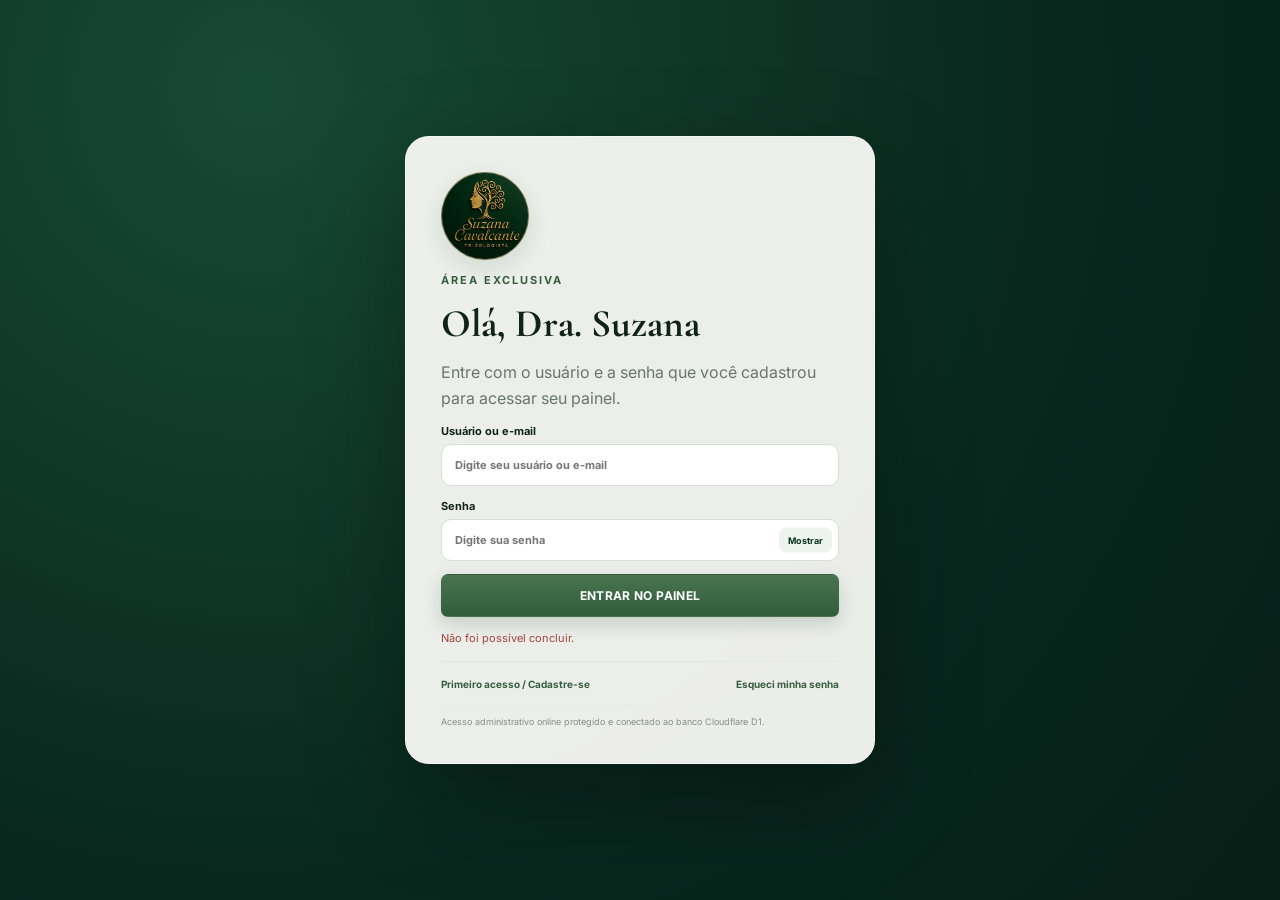
==== commit 03c18476: "V7.3 - Favicon e preview de compartilhamento" ====
--- a/admin.html
+++ b/admin.html
@@ -27,7 +27,7 @@
         <button class="btn btn-primary" id="recoverBtn">Criar nova senha</button><p class="login-error" id="recoverError"></p>
         <div class="auth-links"><button type="button" data-auth="loginView">Voltar para Entrar</button></div>
       </div>
-      <small class="auth-note">Versão local: os cadastros ficam salvos somente neste navegador/computador. Antes da publicação final, a autenticação será migrada para um sistema seguro no servidor.</small>
+      <small class="auth-note">Acesso administrativo online protegido e conectado ao banco Cloudflare D1.</small>
     </div>
   </div>
   <aside class="admin-sidebar" id="adminSidebar"><a class="brand" href="index.html"><span class="brand-mark"><img src="assets/logo-suzana.png" alt="Logo Suzana Cavalcante"></span><span><strong>SUZANA CAVALCANTE</strong><small>TRICOLOGISTA</small></span></a><div class="admin-welcome"><small>BEM-VINDA</small><strong>Dra. Suzana</strong><span>Seu painel de atendimento</span></div><nav><button class="active" data-tab="dashboard">Visão geral</button><button data-tab="agenda">Solicitações <span id="pendingBadge" class="notification-dot">0</span></button><button data-tab="calendar">Agenda confirmada</button><button data-tab="availability">Meus horários</button><button data-tab="content">Conteúdo do site</button><button data-tab="promo">Promoções</button><button data-tab="appearance">Aparência do site</button><button data-tab="aboutAdmin">Minha história</button><button data-tab="reviews">Avaliações <span id="reviewBadge" class="notification-dot">0</span></button><button data-tab="quick">Ferramentas do dia</button><button data-tab="settings">Configurações</button></nav><a class="btn btn-outline admin-back" href="index.html">Ver meu site</a><button class="logout-link" id="logoutBtn">Sair do painel</button></aside>
